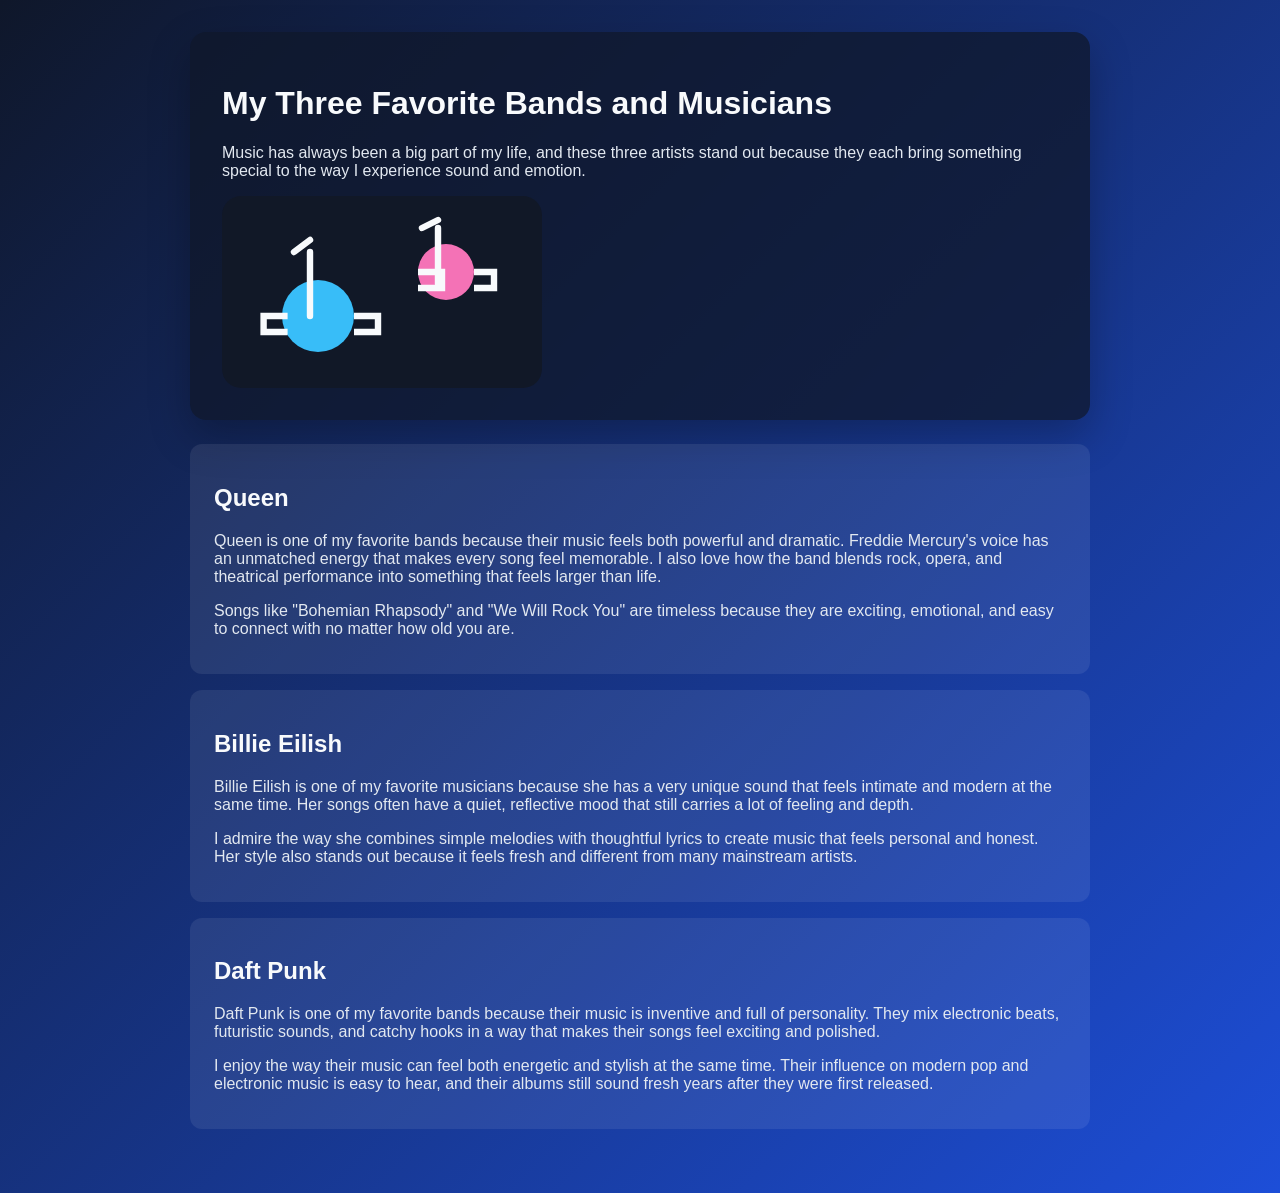
==== index.html @ 2bbf374c "Add static website files" ====
<!DOCTYPE html>
<html lang="en">
  <head>
    <meta charset="UTF-8" />
    <meta name="viewport" content="width=device-width, initial-scale=1.0" />
    <title>My Favorite Music Artists</title>
    <link rel="stylesheet" href="styles.css" />
  </head>
  <body>
    <main class="page">
      <header>
        <h1>My Three Favorite Bands and Musicians</h1>
        <p>
          Music has always been a big part of my life, and these three artists stand out because
          they each bring something special to the way I experience sound and emotion.
        </p>
        <img src="bands.svg" alt="A simple illustration of music notes and a microphone" />
      </header>

      <section>
        <h2>Queen</h2>
        <p>
          Queen is one of my favorite bands because their music feels both powerful and dramatic.
          Freddie Mercury's voice has an unmatched energy that makes every song feel memorable.
          I also love how the band blends rock, opera, and theatrical performance into something
          that feels larger than life.
        </p>
        <p>
          Songs like "Bohemian Rhapsody" and "We Will Rock You" are timeless because they are
          exciting, emotional, and easy to connect with no matter how old you are.
        </p>
      </section>

      <section>
        <h2>Billie Eilish</h2>
        <p>
          Billie Eilish is one of my favorite musicians because she has a very unique sound that feels
          intimate and modern at the same time. Her songs often have a quiet, reflective mood that
          still carries a lot of feeling and depth.
        </p>
        <p>
          I admire the way she combines simple melodies with thoughtful lyrics to create music that
          feels personal and honest. Her style also stands out because it feels fresh and different
          from many mainstream artists.
        </p>
      </section>

      <section>
        <h2>Daft Punk</h2>
        <p>
          Daft Punk is one of my favorite bands because their music is inventive and full of personality.
          They mix electronic beats, futuristic sounds, and catchy hooks in a way that makes their
          songs feel exciting and polished.
        </p>
        <p>
          I enjoy the way their music can feel both energetic and stylish at the same time. Their
          influence on modern pop and electronic music is easy to hear, and their albums still sound
          fresh years after they were first released.
        </p>
      </section>
    </main>
  </body>
</html>
---- styles.css ----
body {
  margin: 0;
  font-family: Arial, Helvetica, sans-serif;
  background: linear-gradient(135deg, #0f172a, #1d4ed8);
  color: #e2e8f0;
}

.page {
  max-width: 900px;
  margin: 0 auto;
  padding: 2rem 1.5rem 3rem;
}

header {
  background: rgba(15, 23, 42, 0.75);
  border-radius: 16px;
  padding: 2rem;
  box-shadow: 0 16px 40px rgba(0, 0, 0, 0.25);
  margin-bottom: 1.5rem;
}

img {
  display: block;
  width: min(100%, 320px);
  margin-top: 1rem;
  border-radius: 12px;
}

section {
  background: rgba(255, 255, 255, 0.08);
  padding: 1.25rem 1.5rem;
  border-radius: 12px;
  margin-bottom: 1rem;
}

h1,
h2 {
  color: #f8fafc;
}

a {
  color: #fbbf24;
  font-weight: bold;
}

.error-page {
  text-align: center;
  padding-top: 4rem;
}
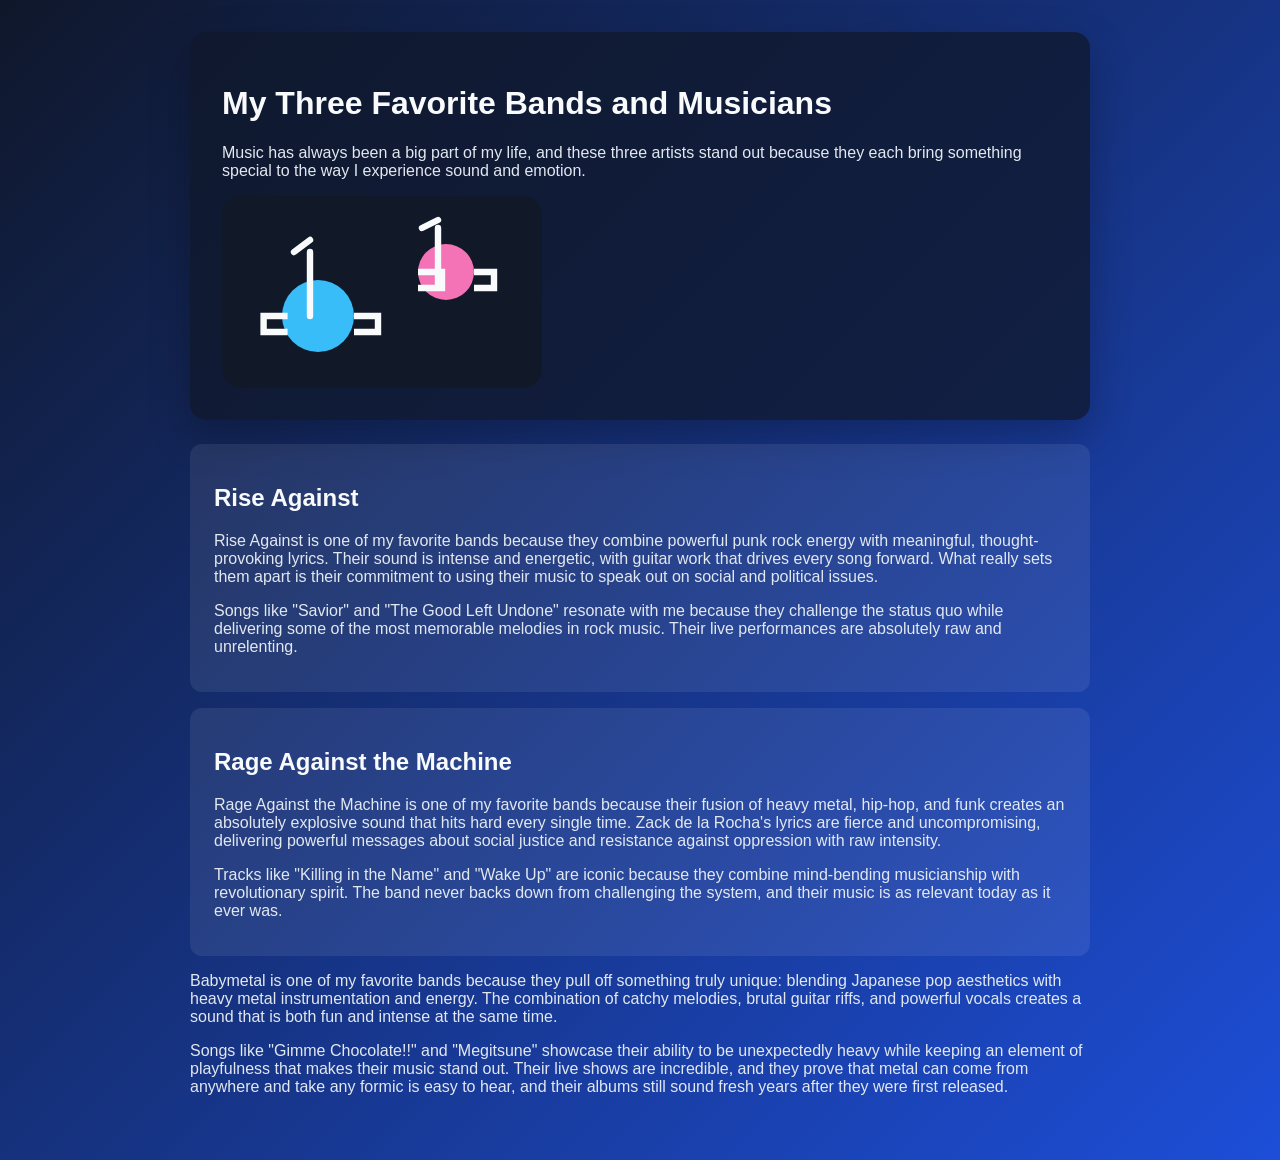
==== commit 62323f74: "Just changing out the bands trying to narrow it down to 3 when I listen to everything is hard" ====
--- a/index.html
+++ b/index.html
@@ -18,43 +18,46 @@
       </header>
 
       <section>
-        <h2>Queen</h2>
+        <h2>Rise Against</h2>
         <p>
-          Queen is one of my favorite bands because their music feels both powerful and dramatic.
-          Freddie Mercury's voice has an unmatched energy that makes every song feel memorable.
-          I also love how the band blends rock, opera, and theatrical performance into something
-          that feels larger than life.
+          Rise Against is one of my favorite bands because they combine powerful punk rock energy
+          with meaningful, thought-provoking lyrics. Their sound is intense and energetic, with
+          guitar work that drives every song forward. What really sets them apart is their commitment
+          to using their music to speak out on social and political issues.
         </p>
         <p>
-          Songs like "Bohemian Rhapsody" and "We Will Rock You" are timeless because they are
-          exciting, emotional, and easy to connect with no matter how old you are.
+          Songs like "Savior" and "The Good Left Undone" resonate with me because
+          they challenge the status quo while delivering some of the most memorable melodies in rock music.
+          Their live performances are absolutely raw and unrelenting.
         </p>
       </section>
 
       <section>
-        <h2>Billie Eilish</h2>
+        <h2>Rage Against the Machine</h2>
         <p>
-          Billie Eilish is one of my favorite musicians because she has a very unique sound that feels
-          intimate and modern at the same time. Her songs often have a quiet, reflective mood that
-          still carries a lot of feeling and depth.
+          Rage Against the Machine is one of my favorite bands because their fusion of heavy metal,
+          hip-hop, and funk creates an absolutely explosive sound that hits hard every single time.
+          Zack de la Rocha's lyrics are fierce and uncompromising, delivering powerful messages about
+          social justice and resistance against oppression with raw intensity.
         </p>
         <p>
-          I admire the way she combines simple melodies with thoughtful lyrics to create music that
-          feels personal and honest. Her style also stands out because it feels fresh and different
-          from many mainstream artists.
+          Tracks like "Killing in the Name" and "Wake Up" are iconic because they combine
+          mind-bending musicianship with revolutionary spirit. The band never backs down from
+          challenging the system, and their music is as relevant today as it ever was.
         </p>
       </section>
 
-      <section>
-        <h2>Daft Punk</h2>
+      <sectiBabymetal</h2>
         <p>
-          Daft Punk is one of my favorite bands because their music is inventive and full of personality.
-          They mix electronic beats, futuristic sounds, and catchy hooks in a way that makes their
-          songs feel exciting and polished.
+          Babymetal is one of my favorite bands because they pull off something truly unique: blending
+          Japanese pop aesthetics with heavy metal instrumentation and energy. The combination of catchy
+          melodies, brutal guitar riffs, and powerful vocals creates a sound that is both fun and intense
+          at the same time.
         </p>
         <p>
-          I enjoy the way their music can feel both energetic and stylish at the same time. Their
-          influence on modern pop and electronic music is easy to hear, and their albums still sound
+          Songs like "Gimme Chocolate!!" and "Megitsune" showcase their ability to be unexpectedly heavy
+          while keeping an element of playfulness that makes their music stand out. Their live shows are
+          incredible, and they prove that metal can come from anywhere and take any formic is easy to hear, and their albums still sound
           fresh years after they were first released.
         </p>
       </section>
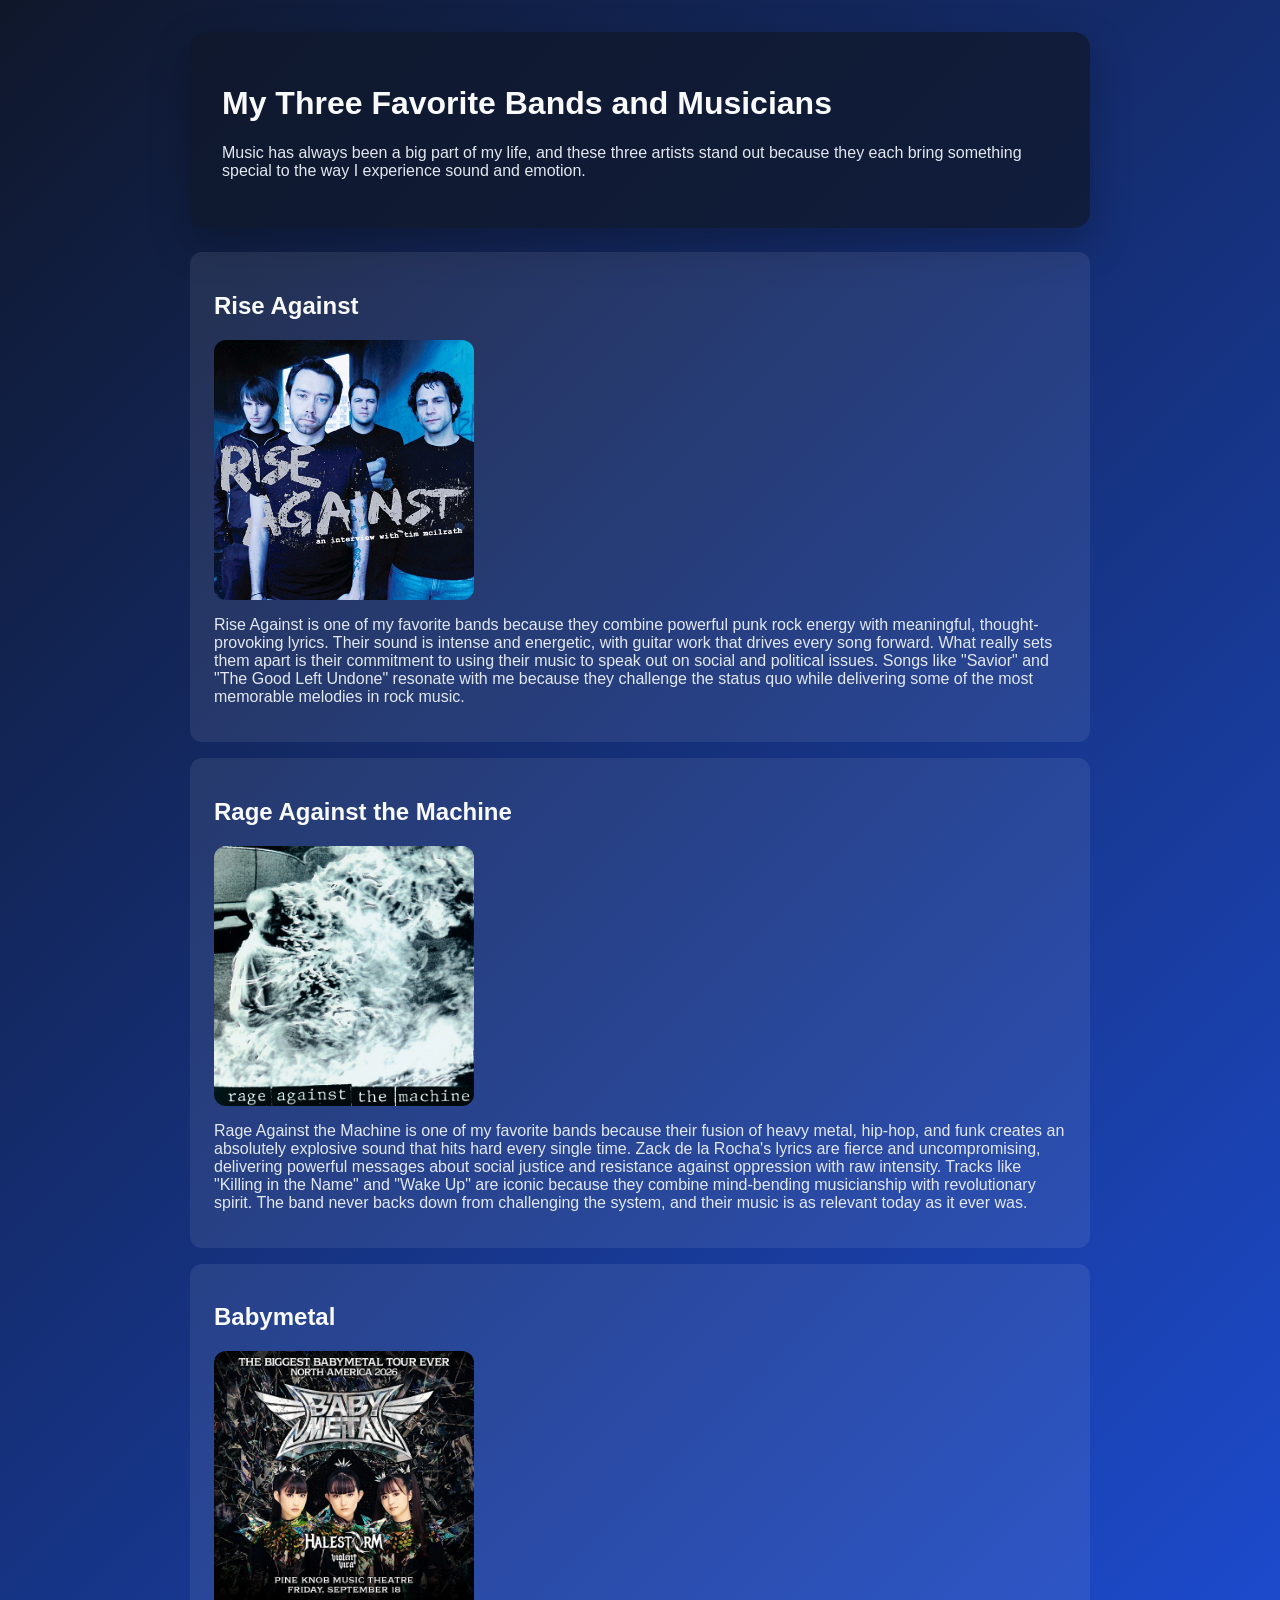
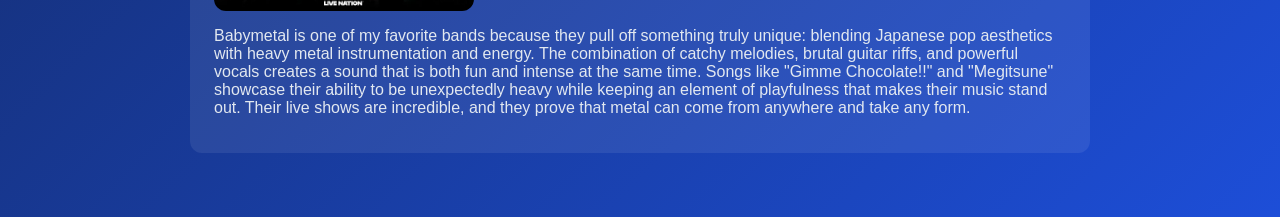
==== commit 70a9e1de: "Listen....... its the last project I want to have fun with it" ====
--- a/index.html
+++ b/index.html
@@ -14,51 +14,58 @@
           Music has always been a big part of my life, and these three artists stand out because
           they each bring something special to the way I experience sound and emotion.
         </p>
-        <img src="bands.svg" alt="A simple illustration of music notes and a microphone" />
       </header>
 
       <section>
         <h2>Rise Against</h2>
+        <img
+          class="artist-image"
+          src="riseagainst_intro.gif"
+          alt="Rise Against band members"
+        />
         <p>
           Rise Against is one of my favorite bands because they combine powerful punk rock energy
           with meaningful, thought-provoking lyrics. Their sound is intense and energetic, with
           guitar work that drives every song forward. What really sets them apart is their commitment
-          to using their music to speak out on social and political issues.
-        </p>
-        <p>
-          Songs like "Savior" and "The Good Left Undone" resonate with me because
-          they challenge the status quo while delivering some of the most memorable melodies in rock music.
-          Their live performances are absolutely raw and unrelenting.
+          to using their music to speak out on social and political issues. Songs like "Savior" and
+          "The Good Left Undone" resonate with me because they challenge the status quo while delivering
+          some of the most memorable melodies in rock music.
         </p>
       </section>
 
       <section>
         <h2>Rage Against the Machine</h2>
+        <img
+          class="artist-image"
+          src="ab67616d0000b273ee4644e12bef70636167c6bd.jpg"
+          alt="Rage Against the Machine album artwork"
+        />
         <p>
           Rage Against the Machine is one of my favorite bands because their fusion of heavy metal,
           hip-hop, and funk creates an absolutely explosive sound that hits hard every single time.
           Zack de la Rocha's lyrics are fierce and uncompromising, delivering powerful messages about
-          social justice and resistance against oppression with raw intensity.
-        </p>
-        <p>
-          Tracks like "Killing in the Name" and "Wake Up" are iconic because they combine
-          mind-bending musicianship with revolutionary spirit. The band never backs down from
-          challenging the system, and their music is as relevant today as it ever was.
+          social justice and resistance against oppression with raw intensity. Tracks like "Killing in
+          the Name" and "Wake Up" are iconic because they combine mind-bending musicianship with
+          revolutionary spirit. The band never backs down from challenging the system, and their music
+          is as relevant today as it ever was.
         </p>
       </section>
 
-      <sectiBabymetal</h2>
+      <section>
+        <h2>Babymetal</h2>
+        <img
+          class="artist-image"
+          src="Static_Venue-Digital-EventThumb_600x600_BabyMetal_2026_Regional_PineKnobMusicTheatre_0918-a2059e57a5.jpg"
+          alt="Babymetal tour poster"
+        />
         <p>
           Babymetal is one of my favorite bands because they pull off something truly unique: blending
           Japanese pop aesthetics with heavy metal instrumentation and energy. The combination of catchy
           melodies, brutal guitar riffs, and powerful vocals creates a sound that is both fun and intense
-          at the same time.
-        </p>
-        <p>
-          Songs like "Gimme Chocolate!!" and "Megitsune" showcase their ability to be unexpectedly heavy
-          while keeping an element of playfulness that makes their music stand out. Their live shows are
-          incredible, and they prove that metal can come from anywhere and take any formic is easy to hear, and their albums still sound
-          fresh years after they were first released.
+          at the same time. Songs like "Gimme Chocolate!!" and "Megitsune" showcase their ability to be
+          unexpectedly heavy while keeping an element of playfulness that makes their music stand out.
+          Their live shows are incredible, and they prove that metal can come from anywhere and take any
+          form.
         </p>
       </section>
     </main>
--- a/styles.css
+++ b/styles.css
@@ -26,6 +26,13 @@
   border-radius: 12px;
 }
 
+.artist-image {
+  width: min(100%, 260px);
+  aspect-ratio: 1;
+  object-fit: cover;
+  margin: 0.5rem 0 1rem;
+}
+
 section {
   background: rgba(255, 255, 255, 0.08);
   padding: 1.25rem 1.5rem;
